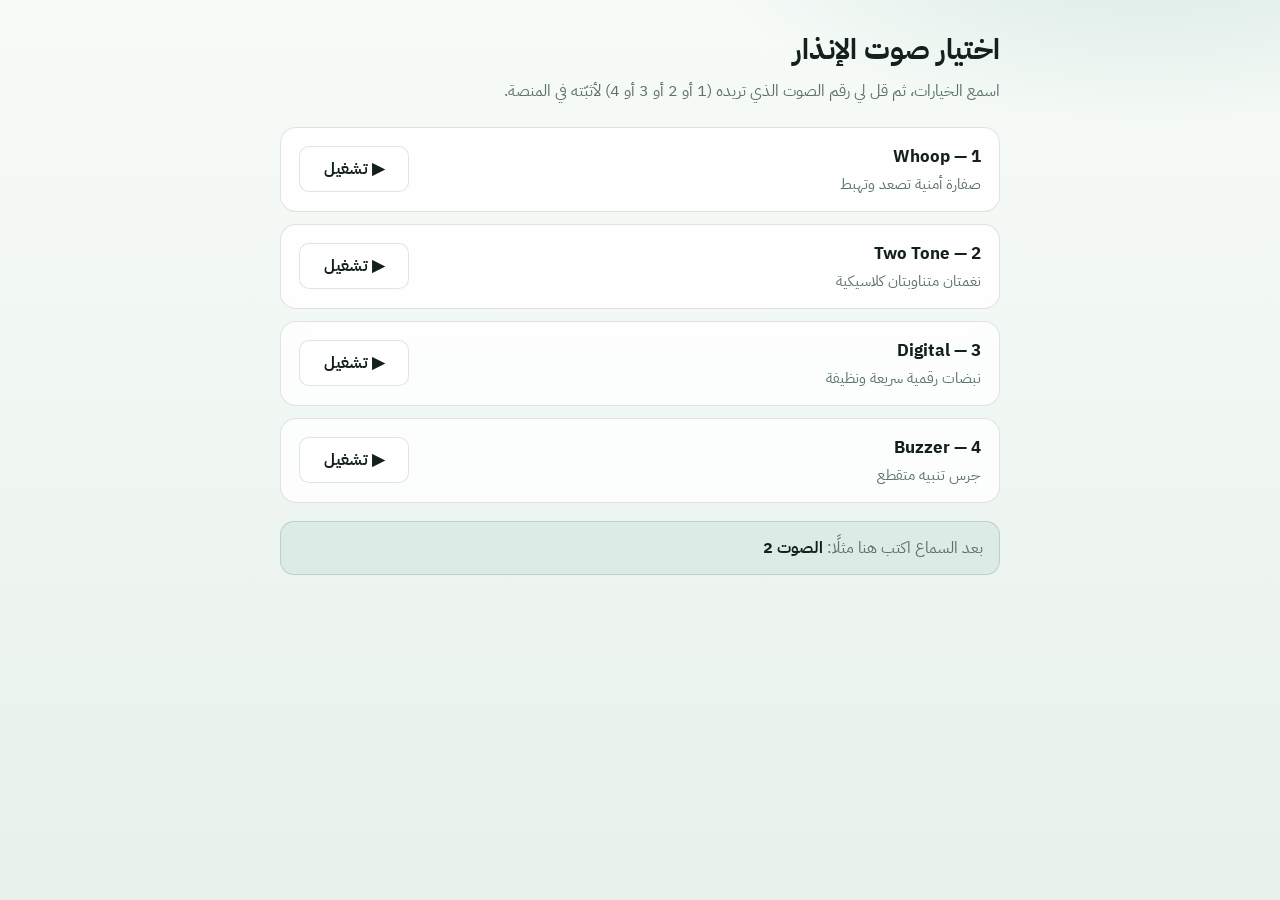
==== preview-alarms.html @ 965e49d3 "Add alarm sound preview page with four options to choose from. Co-authored-by: Cursor <cursoragent@c" ====
<!DOCTYPE html>
<html lang="ar" dir="rtl">
<head>
  <meta charset="UTF-8" />
  <meta name="viewport" content="width=device-width, initial-scale=1.0" />
  <title>اختيار صوت الإنذار</title>
  <link href="https://fonts.googleapis.com/css2?family=IBM+Plex+Sans+Arabic:wght@500;700&display=swap" rel="stylesheet" />
  <style>
    :root {
      --ink: #13201c;
      --muted: #5c7269;
      --line: rgba(19, 32, 28, 0.12);
      --accent: #0f7a5f;
      --panel: rgba(255, 255, 255, 0.8);
    }
    * { box-sizing: border-box; margin: 0; padding: 0; }
    body {
      font-family: "IBM Plex Sans Arabic", Tahoma, sans-serif;
      color: var(--ink);
      min-height: 100vh;
      padding: 28px 16px 48px;
      background:
        radial-gradient(800px 360px at 90% -10%, rgba(15, 122, 95, 0.16), transparent 60%),
        linear-gradient(180deg, #f7fbf8, #e8f1ec);
    }
    .wrap { max-width: 720px; margin: 0 auto; }
    h1 { font-size: 1.8rem; margin-bottom: 8px; }
    .sub { color: var(--muted); margin-bottom: 22px; line-height: 1.6; }
    .card {
      background: var(--panel);
      border: 1px solid var(--line);
      border-radius: 16px;
      padding: 16px 18px;
      margin-bottom: 12px;
      backdrop-filter: blur(10px);
    }
    .row {
      display: flex;
      justify-content: space-between;
      align-items: center;
      gap: 12px;
      flex-wrap: wrap;
    }
    .title { font-weight: 700; font-size: 1.05rem; }
    .desc { color: var(--muted); font-size: 0.92rem; margin-top: 4px; }
    button {
      border: 1px solid var(--line);
      background: #fff;
      color: var(--ink);
      font: inherit;
      font-weight: 700;
      padding: 10px 14px;
      border-radius: 10px;
      cursor: pointer;
      min-width: 110px;
    }
    button.playing {
      background: var(--accent);
      border-color: var(--accent);
      color: #fff;
    }
    .pick {
      margin-top: 18px;
      padding: 14px 16px;
      border-radius: 14px;
      background: rgba(15, 122, 95, 0.08);
      border: 1px solid rgba(15, 122, 95, 0.2);
      color: var(--muted);
    }
    .pick strong { color: var(--ink); }
  </style>
</head>
<body>
  <div class="wrap">
    <h1>اختيار صوت الإنذار</h1>
    <p class="sub">اسمع الخيارات، ثم قل لي رقم الصوت الذي تريده (1 أو 2 أو 3 أو 4) لأثبّته في المنصة.</p>

    <div class="card">
      <div class="row">
        <div>
          <p class="title">1 — Whoop</p>
          <p class="desc">صفارة أمنية تصعد وتهبط</p>
        </div>
        <button type="button" data-src="sounds/1-whoop.wav">▶ تشغيل</button>
      </div>
    </div>

    <div class="card">
      <div class="row">
        <div>
          <p class="title">2 — Two Tone</p>
          <p class="desc">نغمتان متناوبتان كلاسيكية</p>
        </div>
        <button type="button" data-src="sounds/2-twotone.wav">▶ تشغيل</button>
      </div>
    </div>

    <div class="card">
      <div class="row">
        <div>
          <p class="title">3 — Digital</p>
          <p class="desc">نبضات رقمية سريعة ونظيفة</p>
        </div>
        <button type="button" data-src="sounds/3-digital.wav">▶ تشغيل</button>
      </div>
    </div>

    <div class="card">
      <div class="row">
        <div>
          <p class="title">4 — Buzzer</p>
          <p class="desc">جرس تنبيه متقطع</p>
        </div>
        <button type="button" data-src="sounds/4-buzzer.wav">▶ تشغيل</button>
      </div>
    </div>

    <p class="pick">بعد السماع اكتب هنا مثلًا: <strong>الصوت 2</strong></p>
  </div>

  <script>
    let current = null;
    let currentBtn = null;

    function stopCurrent() {
      if (current) {
        current.pause();
        current.currentTime = 0;
      }
      if (currentBtn) {
        currentBtn.classList.remove("playing");
        currentBtn.textContent = "▶ تشغيل";
      }
      current = null;
      currentBtn = null;
    }

    document.addEventListener("click", async (e) => {
      const btn = e.target.closest("button[data-src]");
      if (!btn) return;

      if (currentBtn === btn && current && !current.paused) {
        stopCurrent();
        return;
      }

      stopCurrent();
      currentBtn = btn;
      current = new Audio(btn.dataset.src);
      current.loop = true;
      btn.classList.add("playing");
      btn.textContent = "■ إيقاف";
      try {
        await current.play();
      } catch (err) {
        stopCurrent();
        alert("تعذر التشغيل: " + err.message);
      }
    });
  </script>
</body>
</html>
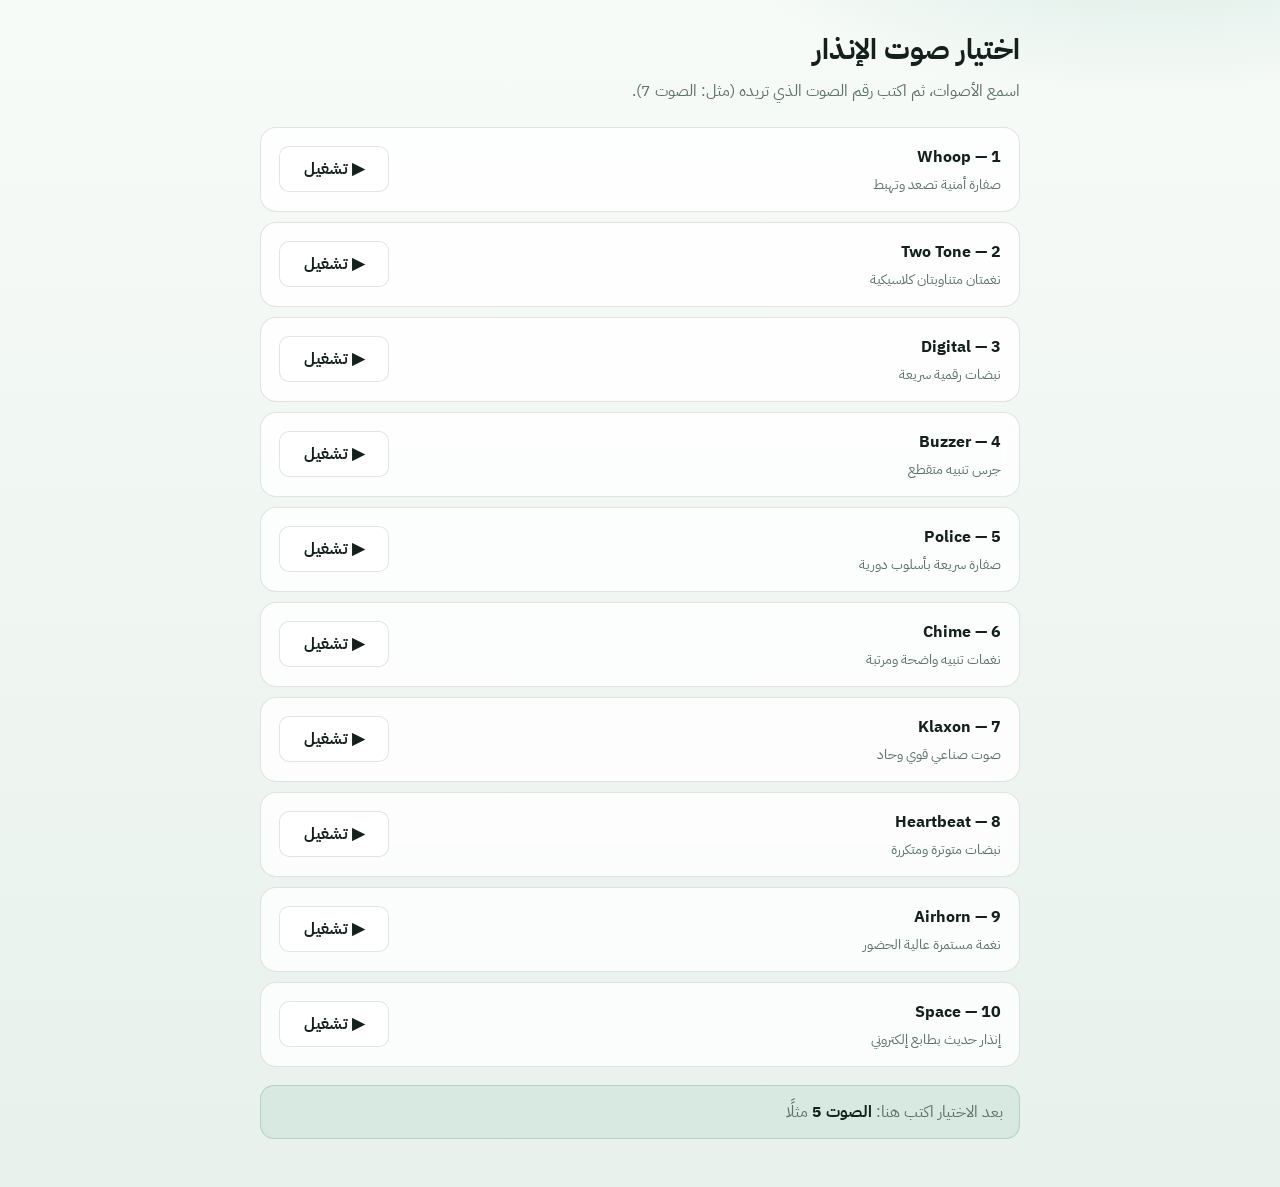
==== commit 0b70dec2: "Expand alarm preview library to ten selectable tones. Co-authored-by: Cursor <cursoragent@cursor.com" ====
--- a/preview-alarms.html
+++ b/preview-alarms.html
@@ -23,7 +23,7 @@
         radial-gradient(800px 360px at 90% -10%, rgba(15, 122, 95, 0.16), transparent 60%),
         linear-gradient(180deg, #f7fbf8, #e8f1ec);
     }
-    .wrap { max-width: 720px; margin: 0 auto; }
+    .wrap { max-width: 760px; margin: 0 auto; }
     h1 { font-size: 1.8rem; margin-bottom: 8px; }
     .sub { color: var(--muted); margin-bottom: 22px; line-height: 1.6; }
     .card {
@@ -31,7 +31,7 @@
       border: 1px solid var(--line);
       border-radius: 16px;
       padding: 16px 18px;
-      margin-bottom: 12px;
+      margin-bottom: 10px;
       backdrop-filter: blur(10px);
     }
     .row {
@@ -41,8 +41,8 @@
       gap: 12px;
       flex-wrap: wrap;
     }
-    .title { font-weight: 700; font-size: 1.05rem; }
-    .desc { color: var(--muted); font-size: 0.92rem; margin-top: 4px; }
+    .title { font-weight: 700; font-size: 1.02rem; }
+    .desc { color: var(--muted); font-size: 0.9rem; margin-top: 4px; }
     button {
       border: 1px solid var(--line);
       background: #fff;
@@ -73,49 +73,20 @@
 <body>
   <div class="wrap">
     <h1>اختيار صوت الإنذار</h1>
-    <p class="sub">اسمع الخيارات، ثم قل لي رقم الصوت الذي تريده (1 أو 2 أو 3 أو 4) لأثبّته في المنصة.</p>
+    <p class="sub">اسمع الأصوات، ثم اكتب رقم الصوت الذي تريده (مثل: الصوت 7).</p>
 
-    <div class="card">
-      <div class="row">
-        <div>
-          <p class="title">1 — Whoop</p>
-          <p class="desc">صفارة أمنية تصعد وتهبط</p>
-        </div>
-        <button type="button" data-src="sounds/1-whoop.wav">▶ تشغيل</button>
-      </div>
-    </div>
+    <div class="card"><div class="row"><div><p class="title">1 — Whoop</p><p class="desc">صفارة أمنية تصعد وتهبط</p></div><button type="button" data-src="sounds/1-whoop.wav">▶ تشغيل</button></div></div>
+    <div class="card"><div class="row"><div><p class="title">2 — Two Tone</p><p class="desc">نغمتان متناوبتان كلاسيكية</p></div><button type="button" data-src="sounds/2-twotone.wav">▶ تشغيل</button></div></div>
+    <div class="card"><div class="row"><div><p class="title">3 — Digital</p><p class="desc">نبضات رقمية سريعة</p></div><button type="button" data-src="sounds/3-digital.wav">▶ تشغيل</button></div></div>
+    <div class="card"><div class="row"><div><p class="title">4 — Buzzer</p><p class="desc">جرس تنبيه متقطع</p></div><button type="button" data-src="sounds/4-buzzer.wav">▶ تشغيل</button></div></div>
+    <div class="card"><div class="row"><div><p class="title">5 — Police</p><p class="desc">صفارة سريعة بأسلوب دورية</p></div><button type="button" data-src="sounds/5-police.wav">▶ تشغيل</button></div></div>
+    <div class="card"><div class="row"><div><p class="title">6 — Chime</p><p class="desc">نغمات تنبيه واضحة ومرتبة</p></div><button type="button" data-src="sounds/6-chime.wav">▶ تشغيل</button></div></div>
+    <div class="card"><div class="row"><div><p class="title">7 — Klaxon</p><p class="desc">صوت صناعي قوي وحاد</p></div><button type="button" data-src="sounds/7-klaxon.wav">▶ تشغيل</button></div></div>
+    <div class="card"><div class="row"><div><p class="title">8 — Heartbeat</p><p class="desc">نبضات متوترة ومتكررة</p></div><button type="button" data-src="sounds/8-heartbeat.wav">▶ تشغيل</button></div></div>
+    <div class="card"><div class="row"><div><p class="title">9 — Airhorn</p><p class="desc">نغمة مستمرة عالية الحضور</p></div><button type="button" data-src="sounds/9-airhorn.wav">▶ تشغيل</button></div></div>
+    <div class="card"><div class="row"><div><p class="title">10 — Space</p><p class="desc">إنذار حديث بطابع إلكتروني</p></div><button type="button" data-src="sounds/10-space.wav">▶ تشغيل</button></div></div>
 
-    <div class="card">
-      <div class="row">
-        <div>
-          <p class="title">2 — Two Tone</p>
-          <p class="desc">نغمتان متناوبتان كلاسيكية</p>
-        </div>
-        <button type="button" data-src="sounds/2-twotone.wav">▶ تشغيل</button>
-      </div>
-    </div>
-
-    <div class="card">
-      <div class="row">
-        <div>
-          <p class="title">3 — Digital</p>
-          <p class="desc">نبضات رقمية سريعة ونظيفة</p>
-        </div>
-        <button type="button" data-src="sounds/3-digital.wav">▶ تشغيل</button>
-      </div>
-    </div>
-
-    <div class="card">
-      <div class="row">
-        <div>
-          <p class="title">4 — Buzzer</p>
-          <p class="desc">جرس تنبيه متقطع</p>
-        </div>
-        <button type="button" data-src="sounds/4-buzzer.wav">▶ تشغيل</button>
-      </div>
-    </div>
-
-    <p class="pick">بعد السماع اكتب هنا مثلًا: <strong>الصوت 2</strong></p>
+    <p class="pick">بعد الاختيار اكتب هنا: <strong>الصوت 5</strong> مثلًا</p>
   </div>
 
   <script>
@@ -146,7 +117,7 @@
 
       stopCurrent();
       currentBtn = btn;
-      current = new Audio(btn.dataset.src);
+      current = new Audio(btn.dataset.src + "?v=8");
       current.loop = true;
       btn.classList.add("playing");
       btn.textContent = "■ إيقاف";
